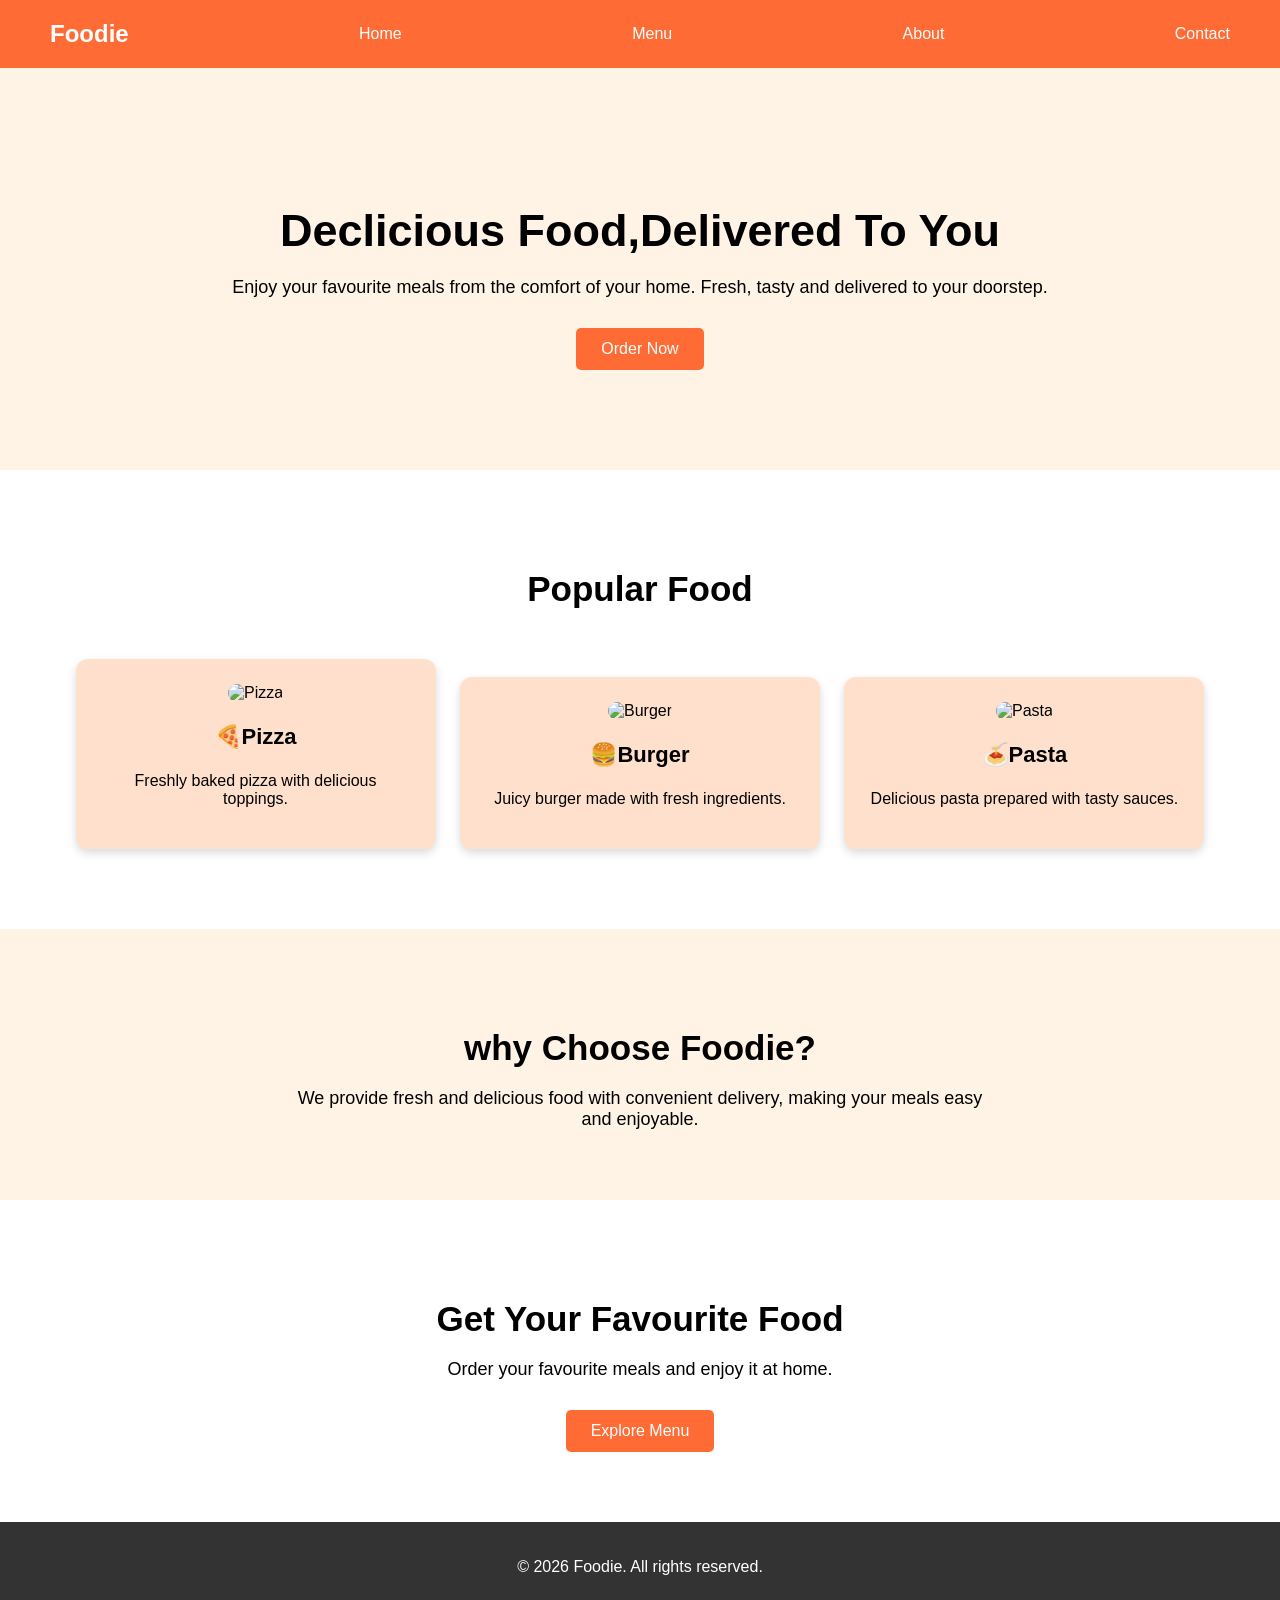
==== index.html @ 87d5a985 "Add files via upload" ====
<!DOCTYPE html>
<html>
    <head>
        <title>Foodie</title>
        <link rel="stylesheet" href="style.css">
        </head>
        <body>
            <nav>
            <h2>Foodie</h2>
           <a href="#home">Home</a>
           <a href="#menu">Menu</a>
           <a href="#about">About</a>
           <a href="#contact">Contact</a>
           </nav>
           <section id="home">
            <h1>Declicious Food,Delivered To You</h1>
            <p> Enjoy your favourite meals from the comfort of your home. Fresh, tasty and delivered to your doorstep.</p>
            <a href="#menu">Order Now</a>
            </section>
            <section id="menu">
                <h2>Popular Food</h2>
                <div>
                    <img
                    src="https://images.unsplash.com/photo-1574071318508-1cdbab80d002"
                    alt="Pizza">
                <h3>🍕Pizza</h3>
                <p>Freshly baked pizza with delicious toppings.</p>
                </div>
                <div>
                    <img
                    src="https://images.unsplash.com/photo-1568901346375-23c9450c58cd"
                    alt="Burger">
                    <h3>🍔Burger</h3>
                    <p>Juicy burger made with fresh ingredients.</p>
                </div>
                <div>
                    <img
                    src="https://images.unsplash.com/photo-1551183053-bf91a1d81141"
                    alt="Pasta">
                    <h3>🍝Pasta</h3>
                    <p>Delicious pasta prepared with tasty sauces.</p>
                </div>
                </section>
                <section id="about">
                    <h2>why Choose Foodie?</h2>
                    <p>We provide fresh and delicious food with convenient delivery, making your meals easy and enjoyable.</p>
                    </section>
                    <section id="contact">
                        <h2>Get Your Favourite Food</h2>
                        <p>Order your favourite meals and enjoy it at home.</p>
                        <a href="#menu">Explore Menu</a>
                    </section>
                    <footer>
                        <p>&copy; 2026 Foodie. All rights reserved.</p>
                    </footer>
        </body>
        </html>
---- style.css ----
body{
    margin: 0;
    font-family: Arial,sans-serif;
}
nav{
    display:flex;
    justify-content:
space-between;
align-items: center;
padding: 20px 50px;
background-color: #ff6b35;
}
nav h2{
    margin:0;
    color:white;
}
nav a{
    color:white;
    text-decoration:none;
    margin-left:25px;
}
nav a:hover {
    text-decoration: underline;
}
#home{
    text-align: center;
    padding: 100px 20px;
    background: #fff3e6;
}
#home h1{
    font-size: 45px;
    margin-bottom:20px;
}
#home p{
    font-size:18px;
    margin-bottom:30px;
}
#home a{
    display:inline-block;
    padding:12px 25px;
    background-color:#ff6b35;
    color:white;
    text-decoration:none;
    border-radius:5px;
}
#home a:hover {
    background-color:#e85b2a;
}
#menu{
    text-align:center;
    padding:70px 20px;
}
#menu h2{
    font-size:35px;
    margin-bottom:40px;
}
#menu div{
    display:inline-block;
    width:25%;
    margin:10px;
    padding:25px;
    background-color:#ffe0cc;
    border-radius:12px;
    box-shadow:0 4px 10px rgba(0,0,0,0.15);
}
#menu img{
    width: 200px;
    height: 150px;
    object-fit: cover;
    border-radius: 10px;
}
#menu div:hover{
    transform:translateY(-5px);
}
#menu h3{
    font-size:22px;
}
#menu p{
    font-size:16px;
}
#about{
    text-align:center;
    padding:70px 20px;
    background-color:#fff3e6;
}
#about h2{
    font-size:35px;
    margin-bottom:20px;
}
#about p{
    font-size:18px;
    max-width:700px;
    margin:auto;
}
#contact {
    text-align:center;
    padding:70px 20px;
}
#contact h2{
    font-size:35px;
    margin-bottom:20px;
}
#contact p{
    font-size:18px;
    margin-bottom:30px;
}
#contact a{
    display:inline-block;
    padding:12px 25px;
    background-color:#ff6b35;
    color:white;
    text-decoration:none;
    border-radius:5px;
}
#contact a:hover {
    background-color:#e85b2a;
}
footer{
    text-align:center;
    padding:20px;
    background-color:#333;
    color:white;
}
@media(max-width:768px){
    nav{
        flex-direction:column;
        gap:15px;
        padding:20px;
    }
    nav a{
        margin-left:10px;
        margin:10px;
    }
    #home h1{
        font-size:32px;
    }
    #menu div{
        display:block;
        width:auto;
        margin:20px;
    }
}
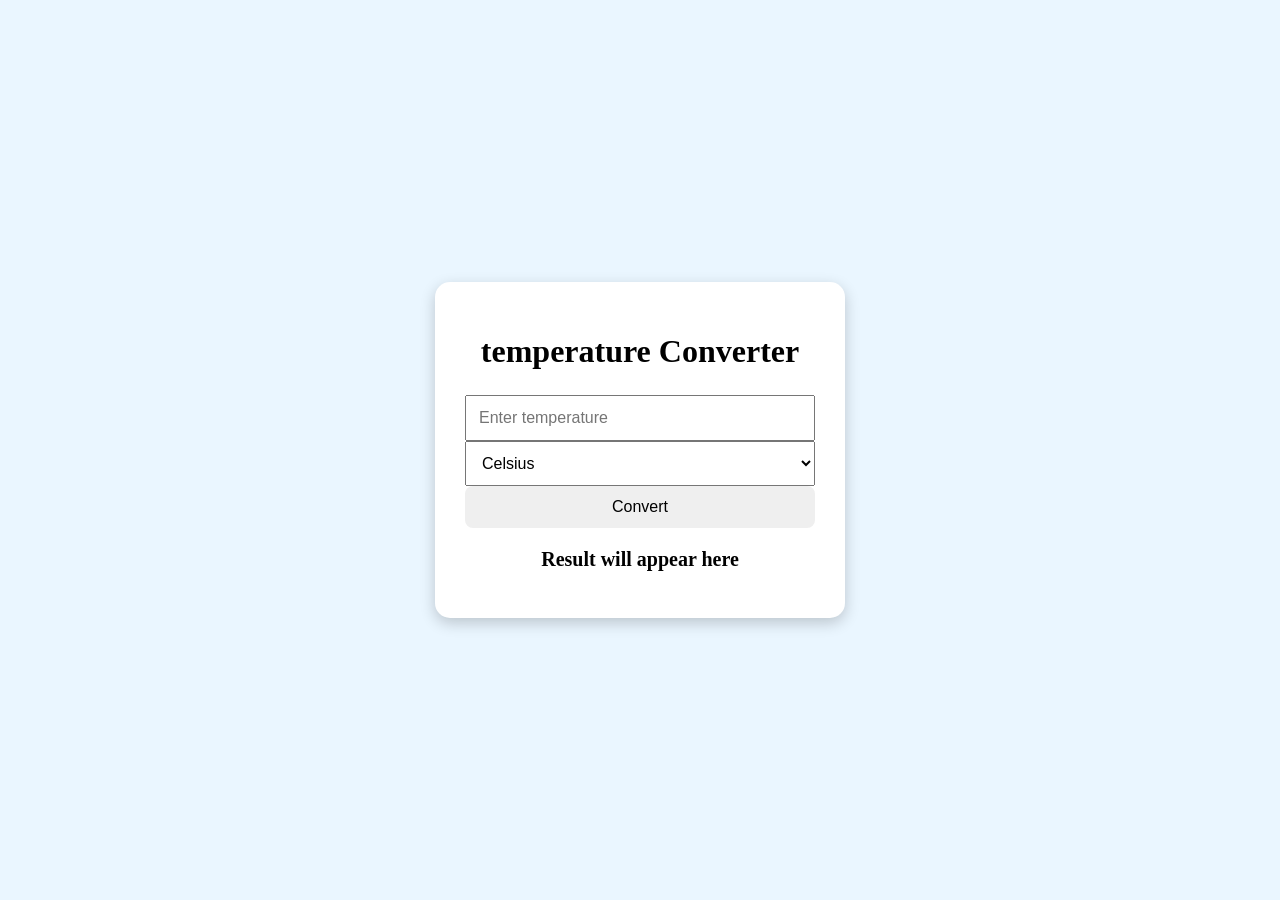
==== commit 9d1fa311: "Add files via upload" ====
--- a/index.html
+++ b/index.html
@@ -1,57 +1,23 @@
 <!DOCTYPE html>
-<html>
+<html lang="en">
     <head>
-        <title>Foodie</title>
+        <meta charset="UTF-8">
+        <meta name="viewport" content="width=device-width,initial-scale=1.0">
+        <title>Temperature Converter</title>
         <link rel="stylesheet" href="style.css">
-        </head>
-        <body>
-            <nav>
-            <h2>Foodie</h2>
-           <a href="#home">Home</a>
-           <a href="#menu">Menu</a>
-           <a href="#about">About</a>
-           <a href="#contact">Contact</a>
-           </nav>
-           <section id="home">
-            <h1>Declicious Food,Delivered To You</h1>
-            <p> Enjoy your favourite meals from the comfort of your home. Fresh, tasty and delivered to your doorstep.</p>
-            <a href="#menu">Order Now</a>
-            </section>
-            <section id="menu">
-                <h2>Popular Food</h2>
-                <div>
-                    <img
-                    src="https://images.unsplash.com/photo-1574071318508-1cdbab80d002"
-                    alt="Pizza">
-                <h3>🍕Pizza</h3>
-                <p>Freshly baked pizza with delicious toppings.</p>
-                </div>
-                <div>
-                    <img
-                    src="https://images.unsplash.com/photo-1568901346375-23c9450c58cd"
-                    alt="Burger">
-                    <h3>🍔Burger</h3>
-                    <p>Juicy burger made with fresh ingredients.</p>
-                </div>
-                <div>
-                    <img
-                    src="https://images.unsplash.com/photo-1551183053-bf91a1d81141"
-                    alt="Pasta">
-                    <h3>🍝Pasta</h3>
-                    <p>Delicious pasta prepared with tasty sauces.</p>
-                </div>
-                </section>
-                <section id="about">
-                    <h2>why Choose Foodie?</h2>
-                    <p>We provide fresh and delicious food with convenient delivery, making your meals easy and enjoyable.</p>
-                    </section>
-                    <section id="contact">
-                        <h2>Get Your Favourite Food</h2>
-                        <p>Order your favourite meals and enjoy it at home.</p>
-                        <a href="#menu">Explore Menu</a>
-                    </section>
-                    <footer>
-                        <p>&copy; 2026 Foodie. All rights reserved.</p>
-                    </footer>
-        </body>
-        </html>+    </head>
+    <body>
+        <div class="container">
+            <h1>temperature Converter</h1>
+            <input type="number" id="temperature" placeholder="Enter temperature">
+            <select id="unit">
+             <option value="celsius">Celsius</option>
+             <option value="fahrenheit">Fahrenheit</option>
+             <option value="kelvin">Kelvin</option>
+            </select>
+            <button onclick="convertTemperature()">Convert</button>
+            <h2 id="result">Result will appear here</h2>
+            </div>
+            <script src="script.js"></script>
+            </body>
+            </html>            
--- a/style.css
+++ b/style.css
@@ -1,142 +1,41 @@
 body{
-    margin: 0;
-    font-family: Arial,sans-serif;
+    font family : Arial,sans-serif;
+    background-color:#eaf6ff;
+    display:flex;
+    justify-content: center;
+    align-items: center;
+    min-height:100vh;
+    margin:0;
 }
-nav{
-    display:flex;
-    justify-content:
-space-between;
-align-items: center;
-padding: 20px 50px;
-background-color: #ff6b35;
+.container{
+    background-color:white;
+    padding:30px;
+    width:350px;
+    text-align:center;
+    border-radius:15px;
+    box-shadow:0 5px 15px rgba(0,0,0,0.2);
 }
-nav h2{
-    margin:0;
-    color:white;
+h1{
+     margin-bottom:25px;
 }
-nav a{
-    color:white;
-    text-decoration:none;
-    margin-left:25px;
-}
-nav a:hover {
-    text-decoration: underline;
-}
-#home{
-    text-align: center;
-    padding: 100px 20px;
-    background: #fff3e6;
-}
-#home h1{
-    font-size: 45px;
-    margin-bottom:20px;
-}
-#home p{
-    font-size:18px;
-    margin-bottom:30px;
-}
-#home a{
-    display:inline-block;
-    padding:12px 25px;
-    background-color:#ff6b35;
-    color:white;
-    text-decoration:none;
-    border-radius:5px;
-}
-#home a:hover {
-    background-color:#e85b2a;
-}
-#menu{
-    text-align:center;
-    padding:70px 20px;
-}
-#menu h2{
-    font-size:35px;
-    margin-bottom:40px;
-}
-#menu div{
-    display:inline-block;
-    width:25%;
-    margin:10px;
-    padding:25px;
-    background-color:#ffe0cc;
-    border-radius:12px;
-    box-shadow:0 4px 10px rgba(0,0,0,0.15);
-}
-#menu img{
-    width: 200px;
-    height: 150px;
-    object-fit: cover;
-    border-radius: 10px;
-}
-#menu div:hover{
-    transform:translateY(-5px);
-}
-#menu h3{
-    font-size:22px;
-}
-#menu p{
+input,
+select,
+button{
+    width:100%;
+    padding:12px;
+    marin:10px 0;
+    box-sizing:border-box;
     font-size:16px;
 }
-#about{
-    text-align:center;
-    padding:70px 20px;
-    background-color:#fff3e6;
+button{
+    cursor:pointer;
+    border:none;
+    border-radius:8px;
 }
-#about h2{
-    font-size:35px;
-    margin-bottom:20px;
+button:hover{
+    opacity:0.8;
 }
-#about p{
-    font-size:18px;
-    max-width:700px;
-    margin:auto;
-}
-#contact {
-    text-align:center;
-    padding:70px 20px;
-}
-#contact h2{
-    font-size:35px;
-    margin-bottom:20px;
-}
-#contact p{
-    font-size:18px;
-    margin-bottom:30px;
-}
-#contact a{
-    display:inline-block;
-    padding:12px 25px;
-    background-color:#ff6b35;
-    color:white;
-    text-decoration:none;
-    border-radius:5px;
-}
-#contact a:hover {
-    background-color:#e85b2a;
-}
-footer{
-    text-align:center;
-    padding:20px;
-    background-color:#333;
-    color:white;
-}
-@media(max-width:768px){
-    nav{
-        flex-direction:column;
-        gap:15px;
-        padding:20px;
-    }
-    nav a{
-        margin-left:10px;
-        margin:10px;
-    }
-    #home h1{
-        font-size:32px;
-    }
-    #menu div{
-        display:block;
-        width:auto;
-        margin:20px;
-    }
+#result{
+    margin-top:20px;
+    font-size:20px;
 }
